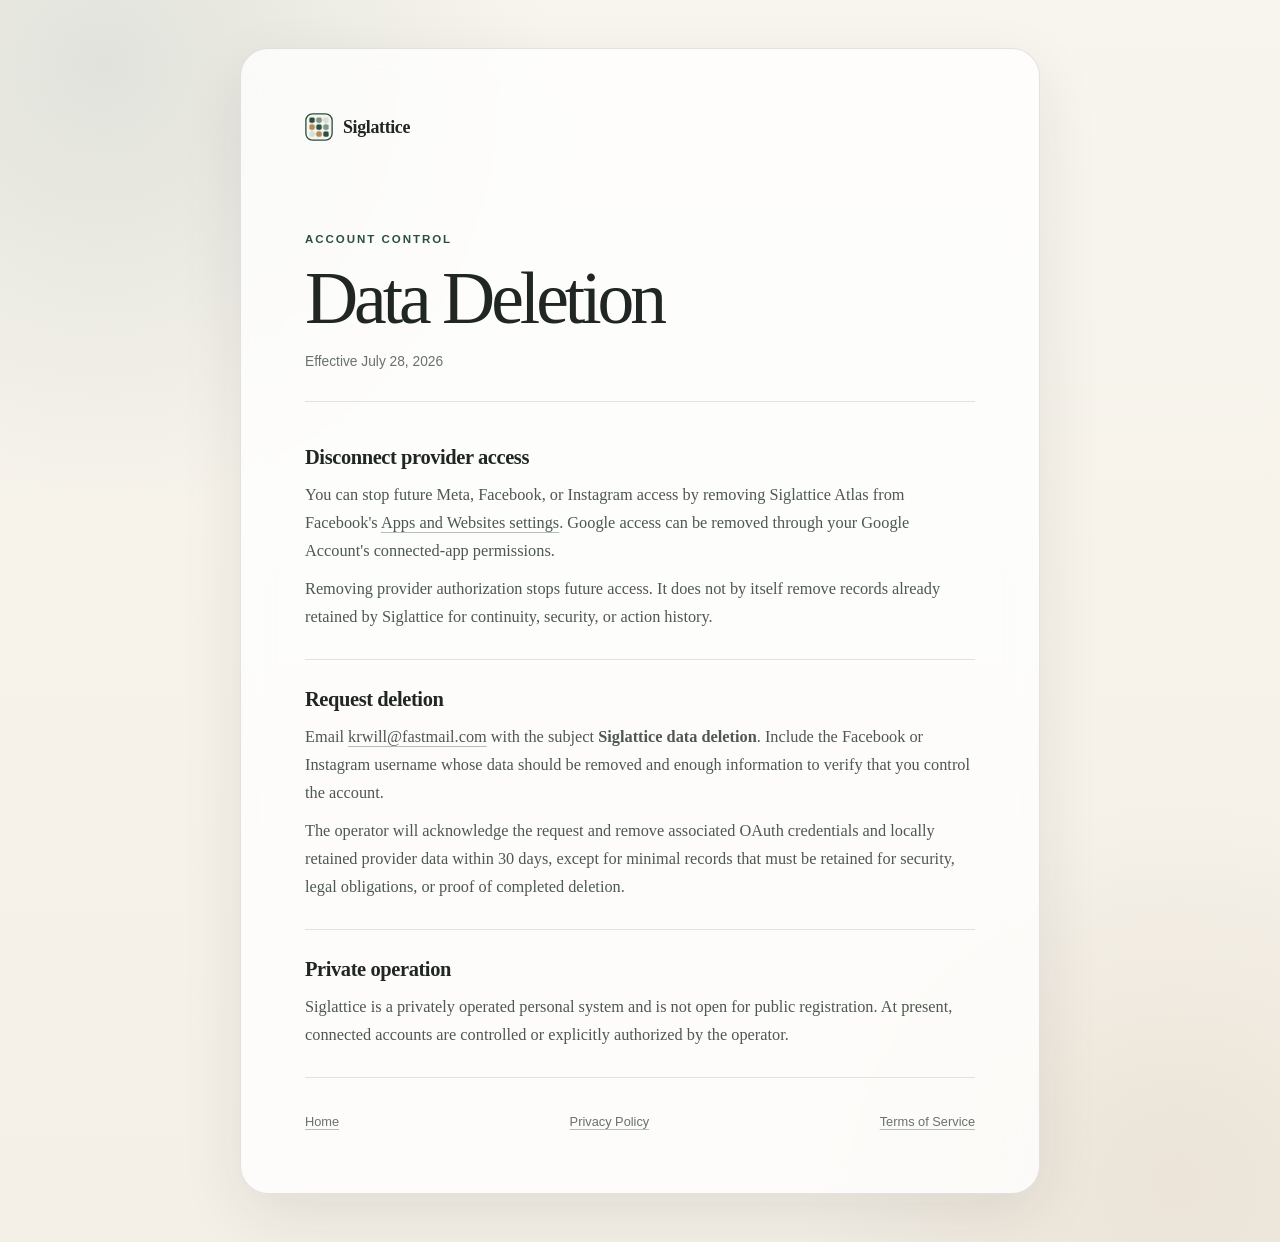
==== data-deletion/index.html @ 51332021 "Document Meta data handling and deletion" ====
<!doctype html>
<html lang="en">
  <head>
    <meta charset="utf-8">
    <meta name="viewport" content="width=device-width, initial-scale=1">
    <title>Data Deletion · Siglattice</title>
    <meta name="description" content="Instructions for requesting deletion of data retained by Siglattice.">
    <link rel="icon" href="/assets/siglattice-mark.svg" type="image/svg+xml">
    <link rel="apple-touch-icon" href="/assets/siglattice-mark-512.png">
    <link rel="stylesheet" href="/assets/site.css">
  </head>
  <body>
    <main class="page">
      <article class="frame document">
        <header class="document-header">
          <a class="wordmark" href="/"><img src="/assets/siglattice-mark.svg" alt="">Siglattice</a>
          <p class="eyebrow">Account control</p>
          <h1>Data Deletion</h1>
          <p class="effective">Effective July 28, 2026</p>
        </header>

        <div class="document-content">
          <section>
            <h2>Disconnect provider access</h2>
            <p>You can stop future Meta, Facebook, or Instagram access by removing Siglattice Atlas from Facebook's <a href="https://www.facebook.com/settings?tab=applications">Apps and Websites settings</a>. Google access can be removed through your Google Account's connected-app permissions.</p>
            <p>Removing provider authorization stops future access. It does not by itself remove records already retained by Siglattice for continuity, security, or action history.</p>
          </section>

          <section>
            <h2>Request deletion</h2>
            <p>Email <a href="mailto:krwill@fastmail.com?subject=Siglattice%20data%20deletion">krwill@fastmail.com</a> with the subject <strong>Siglattice data deletion</strong>. Include the Facebook or Instagram username whose data should be removed and enough information to verify that you control the account.</p>
            <p>The operator will acknowledge the request and remove associated OAuth credentials and locally retained provider data within 30 days, except for minimal records that must be retained for security, legal obligations, or proof of completed deletion.</p>
          </section>

          <section>
            <h2>Private operation</h2>
            <p>Siglattice is a privately operated personal system and is not open for public registration. At present, connected accounts are controlled or explicitly authorized by the operator.</p>
          </section>
        </div>

        <footer class="site-footer">
          <span><a href="/">Home</a></span>
          <span><a href="/privacy-policy/">Privacy Policy</a></span>
          <span><a href="/terms-of-service/">Terms of Service</a></span>
        </footer>
      </article>
    </main>
  </body>
</html>
---- assets/site.css ----
:root {
  color-scheme: light;
  --bg: #f4f0e7;
  --panel: rgba(255, 255, 255, 0.78);
  --panel-solid: #fbfaf6;
  --text: #1f2623;
  --muted: #68716c;
  --accent: #294f43;
  --accent-soft: #dce7e1;
  --line: rgba(31, 38, 35, 0.12);
  --shadow: 0 22px 64px rgba(31, 38, 35, 0.09);
}

* {
  box-sizing: border-box;
}

html {
  min-height: 100%;
  background:
    radial-gradient(circle at 8% 5%, rgba(41, 79, 67, 0.11), transparent 28rem),
    radial-gradient(circle at 92% 95%, rgba(154, 112, 69, 0.1), transparent 24rem),
    linear-gradient(180deg, #f8f5ee 0%, var(--bg) 100%);
}

body {
  margin: 0;
  min-height: 100vh;
  color: var(--text);
  font-family: "Avenir Next", Avenir, "Segoe UI", sans-serif;
  -webkit-font-smoothing: antialiased;
}

a {
  color: inherit;
  text-decoration-color: rgba(41, 79, 67, 0.35);
  text-decoration-thickness: 1px;
  text-underline-offset: 0.22em;
}

a:hover,
a:focus-visible {
  color: var(--accent);
  text-decoration-color: currentColor;
}

.page {
  min-height: 100vh;
  padding: clamp(18px, 4vw, 48px);
}

.page-home {
  display: grid;
  place-items: center;
}

.frame {
  width: min(980px, 100%);
  border: 1px solid var(--line);
  border-radius: 28px;
  background: var(--panel);
  box-shadow: var(--shadow);
  backdrop-filter: blur(14px);
}

.hero {
  padding: clamp(22px, 5vw, 52px);
}

.topbar,
.site-footer {
  display: flex;
  align-items: center;
  justify-content: space-between;
  gap: 20px;
}

.wordmark {
  display: inline-flex;
  align-items: center;
  gap: 10px;
  color: var(--text);
  font-family: "Iowan Old Style", "Palatino Linotype", Georgia, serif;
  font-size: 1.12rem;
  font-weight: 600;
  letter-spacing: -0.02em;
  text-decoration: none;
}

.wordmark img {
  width: 28px;
  height: 28px;
}

.nav-links {
  display: flex;
  gap: 20px;
  color: var(--muted);
  font-size: 0.88rem;
}

.hero-copy {
  padding: clamp(64px, 12vw, 120px) 0 clamp(52px, 9vw, 90px);
}

.eyebrow {
  margin: 0 0 18px;
  color: var(--accent);
  font-size: 0.72rem;
  font-weight: 700;
  letter-spacing: 0.17em;
  text-transform: uppercase;
}

h1,
h2 {
  font-family: "Iowan Old Style", "Palatino Linotype", Georgia, serif;
}

h1 {
  max-width: 760px;
  margin: 0;
  font-size: clamp(2.65rem, 7.5vw, 5.4rem);
  font-weight: 500;
  letter-spacing: -0.055em;
  line-height: 0.96;
}

.lede {
  max-width: 670px;
  margin: 28px 0 0;
  color: var(--muted);
  font-size: clamp(1rem, 2vw, 1.16rem);
  line-height: 1.7;
}

.principles {
  display: grid;
  grid-template-columns: repeat(3, 1fr);
  border-top: 1px solid var(--line);
  border-bottom: 1px solid var(--line);
}

.principles article {
  padding: 24px 22px 24px 0;
}

.principles article + article {
  padding-left: 22px;
  border-left: 1px solid var(--line);
}

.principles h2 {
  margin: 0;
  font-size: 1rem;
  font-weight: 600;
}

.principles p {
  margin: 9px 0 0;
  color: var(--muted);
  font-size: 0.84rem;
  line-height: 1.55;
}

.site-footer {
  margin-top: 24px;
  color: var(--muted);
  font-size: 0.8rem;
}

.document {
  width: min(800px, 100%);
  margin: 0 auto;
  padding: clamp(24px, 6vw, 64px);
}

.document-header {
  padding-bottom: 32px;
  border-bottom: 1px solid var(--line);
}

.document-header .wordmark {
  margin-bottom: clamp(52px, 10vw, 92px);
}

.document h1 {
  font-size: clamp(2.35rem, 7vw, 4.6rem);
}

.effective {
  margin: 20px 0 0;
  color: var(--muted);
  font-size: 0.86rem;
}

.document-content {
  padding-top: 16px;
}

.document-content section {
  padding: 28px 0;
  border-bottom: 1px solid var(--line);
}

.document-content h2 {
  margin: 0 0 12px;
  font-size: 1.28rem;
  font-weight: 600;
  letter-spacing: -0.02em;
}

.document-content p,
.document-content li {
  color: #4e5853;
  font-family: "Iowan Old Style", "Palatino Linotype", Georgia, serif;
  font-size: 1.02rem;
  line-height: 1.72;
}

.document-content p {
  margin: 10px 0 0;
}

.document-content ul {
  margin: 12px 0 0;
  padding-left: 1.25rem;
}

.document-content li + li {
  margin-top: 8px;
}

.document .site-footer {
  padding-top: 12px;
}

@media (max-width: 700px) {
  .page {
    padding: 12px;
  }

  .frame {
    border-radius: 20px;
  }

  .hero-copy {
    padding-top: 72px;
  }

  .principles {
    grid-template-columns: 1fr;
  }

  .principles article {
    padding: 20px 0;
  }

  .principles article + article {
    padding-left: 0;
    border-top: 1px solid var(--line);
    border-left: 0;
  }

  .site-footer {
    align-items: flex-start;
    flex-direction: column;
    gap: 8px;
  }

  .document {
    padding: 24px 20px;
  }
}

@media (prefers-reduced-motion: reduce) {
  *,
  *::before,
  *::after {
    scroll-behavior: auto !important;
  }
}
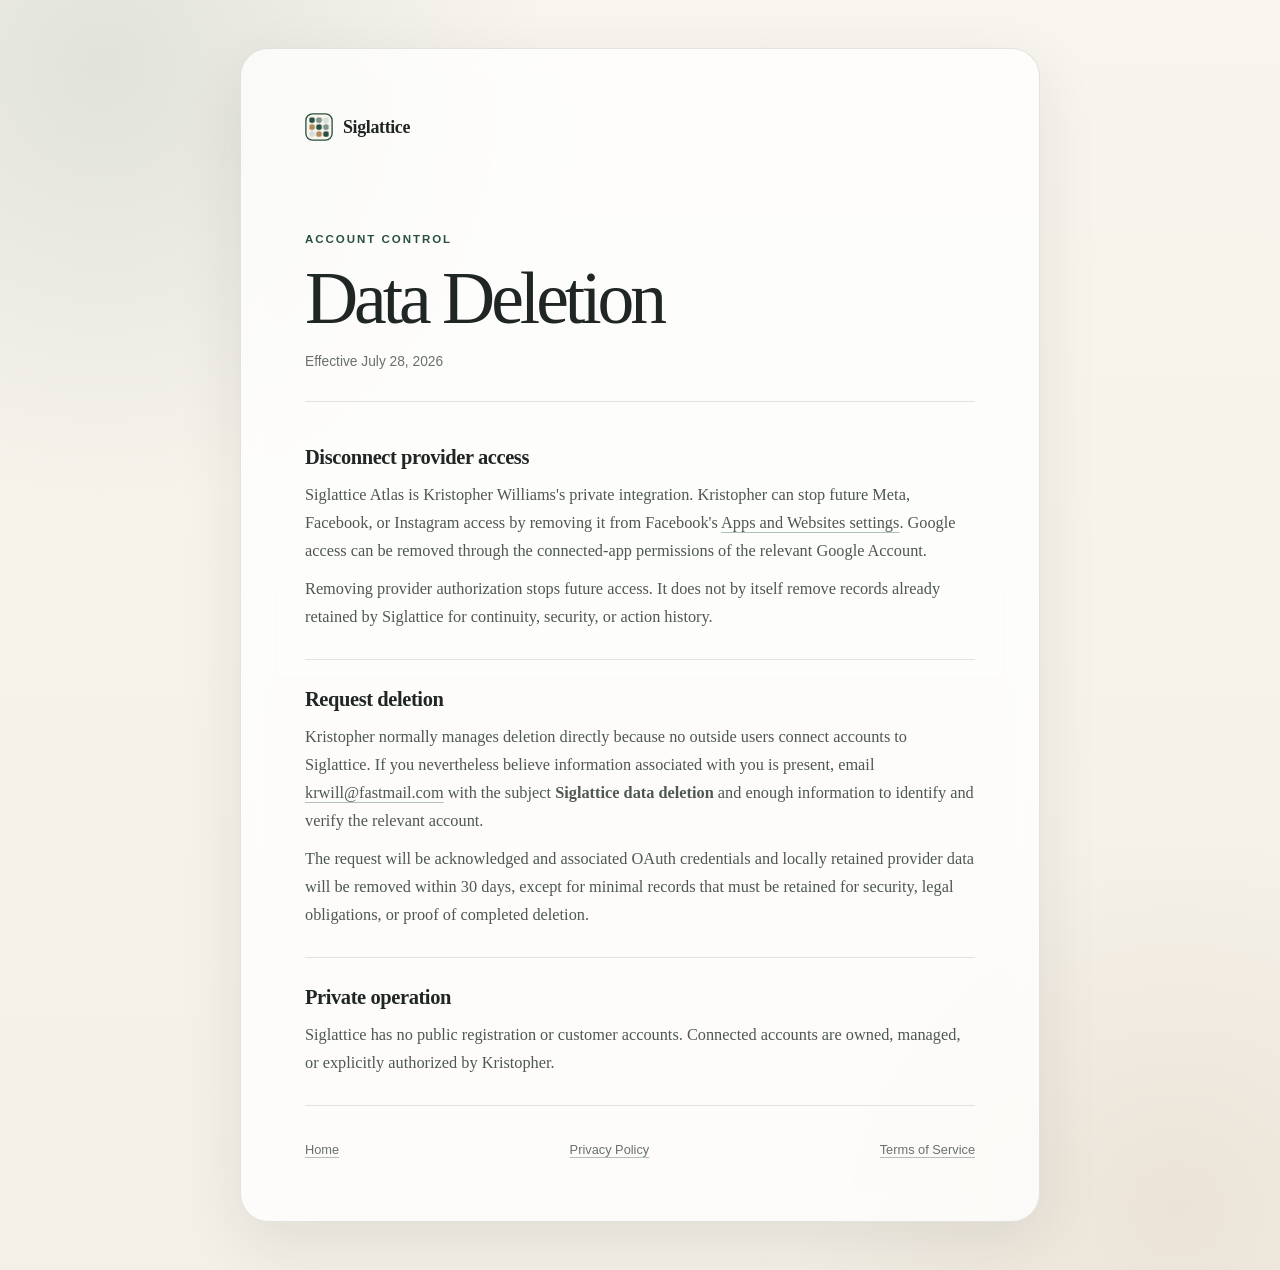
==== commit 3925a1f2: "Clarify Siglattice is a private personal system" ====
--- a/data-deletion/index.html
+++ b/data-deletion/index.html
@@ -22,19 +22,19 @@
         <div class="document-content">
           <section>
             <h2>Disconnect provider access</h2>
-            <p>You can stop future Meta, Facebook, or Instagram access by removing Siglattice Atlas from Facebook's <a href="https://www.facebook.com/settings?tab=applications">Apps and Websites settings</a>. Google access can be removed through your Google Account's connected-app permissions.</p>
+            <p>Siglattice Atlas is Kristopher Williams's private integration. Kristopher can stop future Meta, Facebook, or Instagram access by removing it from Facebook's <a href="https://www.facebook.com/settings?tab=applications">Apps and Websites settings</a>. Google access can be removed through the connected-app permissions of the relevant Google Account.</p>
             <p>Removing provider authorization stops future access. It does not by itself remove records already retained by Siglattice for continuity, security, or action history.</p>
           </section>
 
           <section>
             <h2>Request deletion</h2>
-            <p>Email <a href="mailto:krwill@fastmail.com?subject=Siglattice%20data%20deletion">krwill@fastmail.com</a> with the subject <strong>Siglattice data deletion</strong>. Include the Facebook or Instagram username whose data should be removed and enough information to verify that you control the account.</p>
-            <p>The operator will acknowledge the request and remove associated OAuth credentials and locally retained provider data within 30 days, except for minimal records that must be retained for security, legal obligations, or proof of completed deletion.</p>
+            <p>Kristopher normally manages deletion directly because no outside users connect accounts to Siglattice. If you nevertheless believe information associated with you is present, email <a href="mailto:krwill@fastmail.com?subject=Siglattice%20data%20deletion">krwill@fastmail.com</a> with the subject <strong>Siglattice data deletion</strong> and enough information to identify and verify the relevant account.</p>
+            <p>The request will be acknowledged and associated OAuth credentials and locally retained provider data will be removed within 30 days, except for minimal records that must be retained for security, legal obligations, or proof of completed deletion.</p>
           </section>
 
           <section>
             <h2>Private operation</h2>
-            <p>Siglattice is a privately operated personal system and is not open for public registration. At present, connected accounts are controlled or explicitly authorized by the operator.</p>
+            <p>Siglattice has no public registration or customer accounts. Connected accounts are owned, managed, or explicitly authorized by Kristopher.</p>
           </section>
         </div>
 
